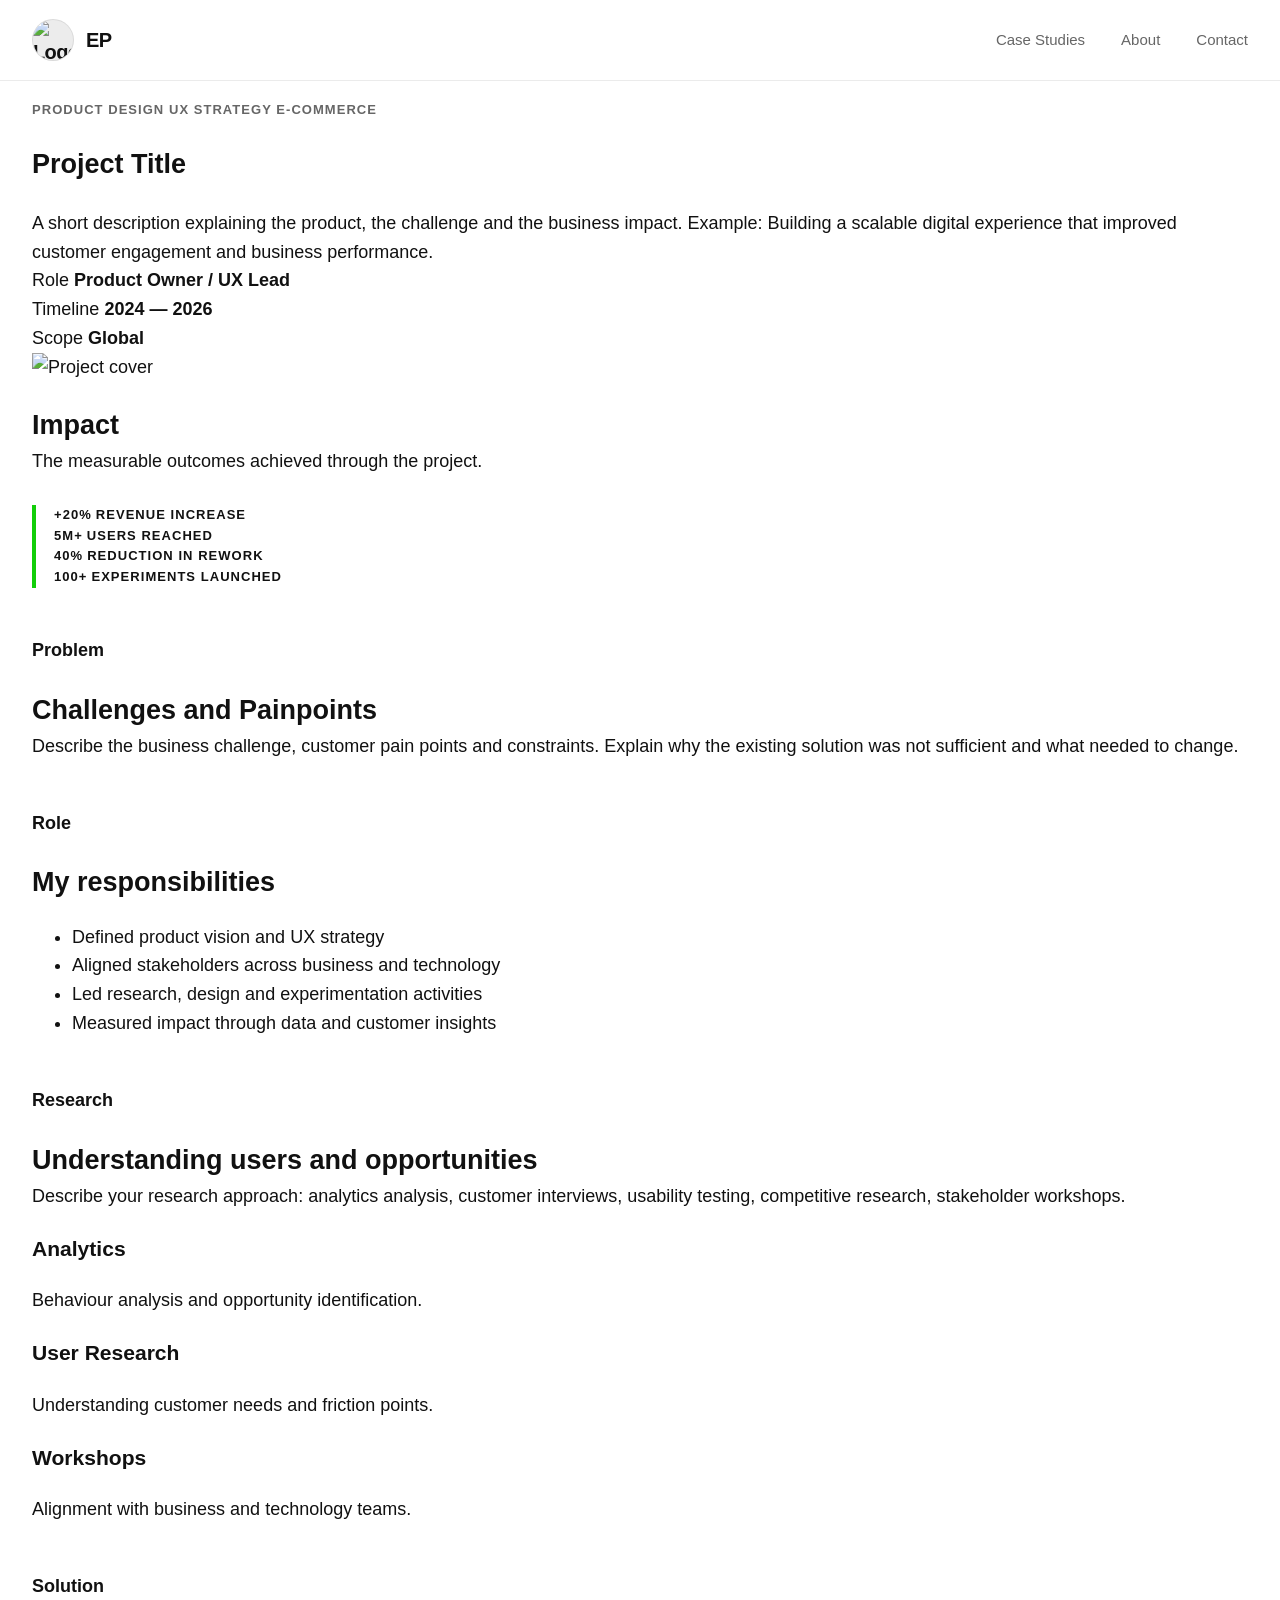
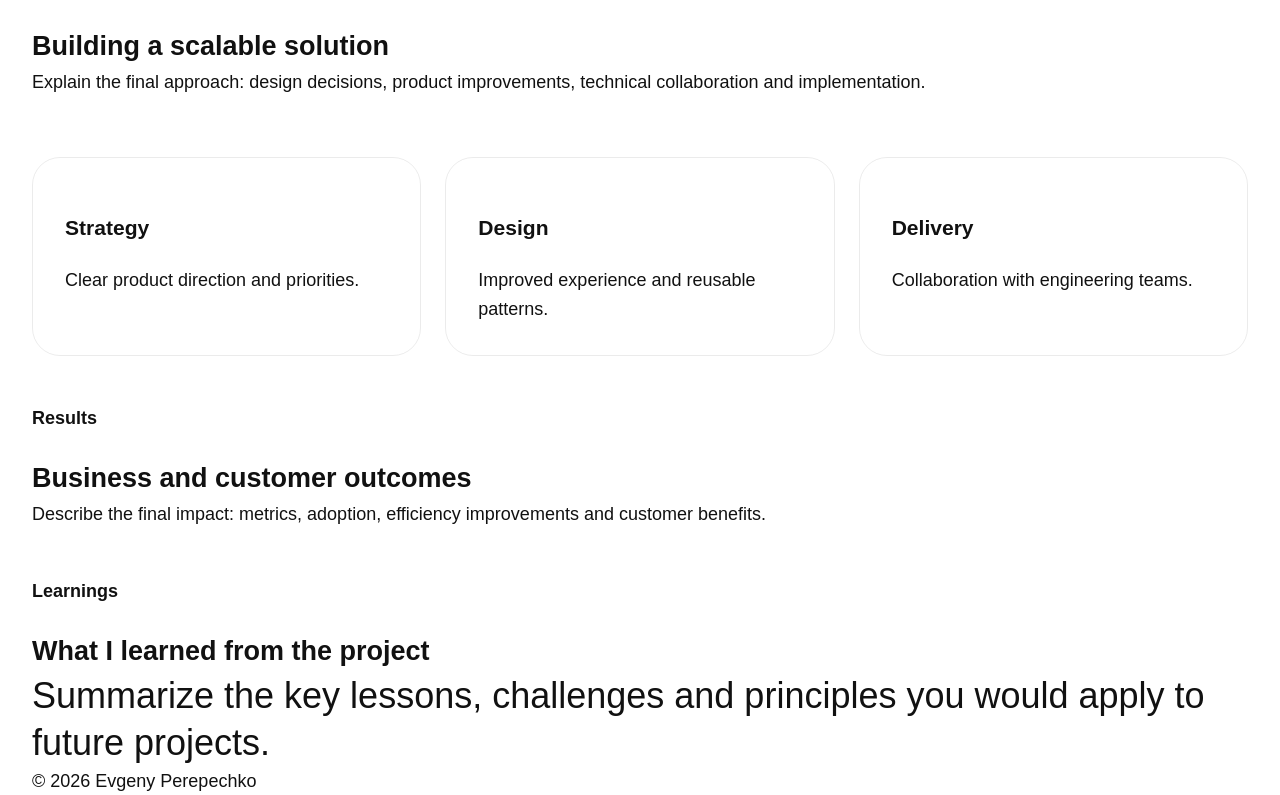
==== case-study-template.html @ 8d5f749f "Add files via upload" ====
<!DOCTYPE html>
<html lang="en">
  <head>
    <meta charset="UTF-8">
    <meta name="viewport" content="width=device-width, initial-scale=1.0">
    <title>Project Title — Case Study</title>
    <link rel="stylesheet" href="style.css">
    <style>.case-hero {
    padding-top: 100px;
}</style>
  </head>
  <body>
    <header class="site-header">
      <div class="container header-inner">
        <a href="/" class="logo">
          <div class="logo-avatar">
            <img src="assets/images/avatar.png" alt="Logo">
          </div>
          <span class="logo-text">EP</span>
        </a>
        <nav class="navigation">
          <a href="index.html#work"> Case Studies </a>
          <a href="index.html#about">About </a>
          <a href="index.html#contact"> Contact </a>
        </nav>
      </div>
    </header>
    <main>
      <!-- ========================= HERO ========================= -->
      <section class="case-hero section">
        <div class="container">
          <div class="case-tags project-category">
            <span>Product Design</span>
            <span>UX Strategy</span>
            <span>E-commerce</span>
          </div>
          <h1 class="case-title">Project Title</h1>
          <p class="case-intro"> A short description explaining the product, the challenge and the business impact. Example: Building a scalable digital experience that improved customer engagement and business performance. </p>
          <div class="case-meta">

            <div>
              <span>Role</span>
              <strong>Product Owner / UX Lead</strong>
            </div>
            
              <span>Timeline</span>
              <strong>2024 — 2026</strong>
            </div>
            <div>

              <span>Scope</span>
              <strong>Global</strong>
            </div>
          </div>
        </div>
      </section>
      <!-- ========================= COVER IMAGE ========================= -->
      <section class="container">
        <div class="case-cover">
          <img src="assets/images/project-cover.jpg" alt="Project cover">
        </div>
      </section>
      <!-- ========================= IMPACT ========================= -->
      <section class="section case-section">
        <div class="container">
          <h2>Impact</h2>
          <p class="section-intro"> The measurable outcomes achieved through the project. </p><br>
          <div class="impact-grid">
            <div class="project-result">
              <strong> +20% </strong>
              <span> Revenue increase </span>
            </div>
            <div class="project-result">
              <strong> 5M+ </strong>
              <span> Users reached </span>
            </div>
            <div class="project-result">
              <strong> 40% </strong>
              <span> Reduction in rework </span>
            </div>
            <div class="project-result">
              <strong> 100+ </strong>
              <span> Experiments launched </span>
            </div>
          </div>
        </div>
      </section>

      <!-- ========================= PROBLEM ========================= -->
      <section class="section">
        <div class="container case-block">
          <h4 class="eyebrow-case">Problem</h4>
          <h2>Challenges and Painpoints</h2>
          <p> Describe the business challenge, customer pain points and constraints. Explain why the existing solution was not sufficient and what needed to change. </p>
        </div>
      </section>

      <!-- ========================= ROLE ========================= -->
      <section class="section section-muted">
        <div class="container case-block">
          <h4 class="eyebrow-case"> Role </h4>
          <h2> My responsibilities </h2>
          <ul class="case-list">
            <li> Defined product vision and UX strategy </li>
            <li> Aligned stakeholders across business and technology </li>
            <li> Led research, design and experimentation activities </li>
            <li> Measured impact through data and customer insights </li>
          </ul>
        </div>
      </section>

      <!-- ========================= RESEARCH ========================= -->
      <section class="section">
        <div class="container case-block">
          <h4 class="eyebrow-case"> Research </h4>
          <h2> Understanding users and opportunities </h2>
          <p> Describe your research approach: analytics analysis, customer interviews, usability testing, competitive research, stakeholder workshops. </p>
          <div class="research-grid">
            <div class="research-card">
              <h3> Analytics </h3>
              <p> Behaviour analysis and opportunity identification. </p>
            </div>
            <div class="research-card">
              <h3> User Research </h3>
              <p> Understanding customer needs and friction points. </p>
            </div>
            <div class="research-card">
              <h3> Workshops </h3>
              <p> Alignment with business and technology teams. </p>
            </div>
          </div>
        </div>
      </section>
      <!-- =========================
SOLUTION
========================= -->
      <section class="section section-dark">
        <div class="container case-block">
          <h4 class="eyebrow-case"> Solution </h4>
          <h2> Building a scalable solution </h2>
          <p> Explain the final approach: design decisions, product improvements, technical collaboration and implementation. </p>
          <div class="solution-grid">
            <div class="solution-card">
              <h3> Strategy </h3>
              <p> Clear product direction and priorities. </p>
            </div>
            <div class="solution-card">
              <h3> Design </h3>
              <p> Improved experience and reusable patterns. </p>
            </div>
            <div class="solution-card">
              <h3> Delivery </h3>
              <p> Collaboration with engineering teams. </p>
            </div>
          </div>
        </div>
      </section>
      <!-- =========================
RESULTS
========================= -->
      <section class="section">
        <div class="container case-block">
          <h4 class="eyebrow-case"> Results </p>
          <h2> Business and customer outcomes </h2>
          <p> Describe the final impact: metrics, adoption, efficiency improvements and customer benefits. </p>
        </div>
      </section>
      <!-- =========================
LEARNINGS
========================= -->
      <section class="section">
        <div class="container case-block">
          <h4 class="eyebrow-case"> Learnings </p>
          <h2> What I learned from the project </h2>
          <p class="large-text"> Summarize the key lessons, challenges and principles you would apply to future projects. </p>
        </div>
      </section>
    </main>
    <footer class="footer">
      <div class="container">
        <p> © 2026 Evgeny Perepechko </p>
      </div>
    </footer>
    <script src="script.js"></script>
  </body>
</html>
---- style.css ----
/* =====================================DESIGN SYSTEM===================================== */
:root {
    --background: #ffffff;
    --surface: #f7f7f5;
    --surface-dark: #111111;
    --text: #111111;
    --text-secondary: #666666;
    --border: rgba(0,0,0,.08);
    --radius-sm: 14px;
    --radius-md: 24px;
    --radius-lg: 36px;
    --container: 1240px;
    --transition:cubic-bezier(.22,1,.36,1);
}

* {
    box-sizing:border-box;
}

html {
    scroll-behavior:smooth;
}

body {
    margin:0;
    background:var(--background);
    color:var(--text);
    font-family:Inter,-apple-system,BlinkMacSystemFont,"SF Pro Display","Segoe UI",sans-serif;
    font-size:18px;
    line-height:1.6;
    -webkit-font-smoothing:antialiased;
}

h2 {
    margin-bottom: 0;
}

p {
    margin: 0;
}

img {
    max-width:100%;
    display:block;
}

a {
    color:inherit;
    text-decoration:none;
}

.container {
    width:min(calc(100% - 64px),var(--container));
    margin:auto;
}


/* =====================================HEADER===================================== */

.site-header {
    position:fixed;
    top:0;
    left:0;
    right:0;
    z-index:100;
    backdrop-filter:blur(20px);
    background:rgba(255,255,255,.75);
    border-bottom:1px solid var(--border);
}
.header-inner {
    /*height:80px;
    display:flex;
    align-items:center;
    justify-content:space-between;*/

    height: 80px;
    display: flex;
    align-items: center;
    justify-content: space-between;
    gap: 2rem;
}



/* =============== LOGO =============== */

.logo{
    display:flex;
    align-items:center;
    gap:12px;
    font-weight:700;
    font-size:20px;
    letter-spacing:-0.03em;
}
.logo-avatar{
    width:42px;
    height:42px;
    border-radius:50%;
    overflow:hidden;
    flex-shrink:0;
    background:#ececec;
    border:1px solid var(--border);

}
.logo-avatar img{
    width:100%;
    height:100%;
    object-fit:cover;
    display:block;
}
.logo-text{
    line-height:1;
}
.navigation {
    display:flex;
    gap:36px;
}
.navigation a {
    color:var(--text-secondary);
    font-size:15px;
}
.eyebrow {
    margin-top: 7rem;
}

.eyebrow-case {
    margin-top: 3rem;
}

/* ========= HERO =========== */
/* ============ Hero Actions ================ */

.hero h1 {
    font-size: 2em;
    line-height: 1.27;
    font-weight: normal;
}

.hero-actions {
    display: flex;
    align-items: center;
    gap: 16px;
    margin-top: 2.5rem;
    flex-wrap: wrap;
}

.button {
    display: inline-flex;
    align-items: center;
    justify-content: center;
    padding: 0.5rem 1rem;
    border-radius: 999px;
    font-size: 16px;
    font-weight: 600;
    letter-spacing: -0.02em;
    text-decoration: none;
    transition:
        background-color .25s ease,
        color .25s ease,
        border-color .25s ease,
        transform .25s ease,
        box-shadow .25s ease;
}


/* Primary */
.button-primary {
    background: #000;
    color: #fff;
    border: 1px solid #000;
}


/* Secondary */

.button-secondary {
    background: #4361ee;
    color: #fff;
    border: 1px solid var(--border);
}

/* ========================= PROJECT CARDS ========================= */

.project-card {
   /* margin-bottom: 2rem;*/

    display: flex;
    flex-direction: column;
    gap: 8px;

}
.project-category {
    color: grey;
}

/* ========================= PROJECT CONTENT ========================= */

.project-content{
    display:flex;
    flex-direction:column;
    justify-content:center;
    padding:1.5rem 0;
    gap:16px;
}

.project-category{
    /*margin:0;*/
    font-size:13px;
    font-weight:600;
    letter-spacing:.08em;
    text-transform:uppercase;
    color:var(--text-secondary);
}

.project-content h3{
    margin:0;
    font-size:1.25em;
    line-height:1.1;
    letter-spacing:-.04em;
}

.project-text{
    margin:0;
    font-size:17px;
    line-height:1.6;
    color:var(--text-secondary);
}

.project-result{
    display:flex;
    /*flex-direction:column;*/
    gap:4px;
    padding-left:18px;
    /*margin-top:16px;*/
    border-left:4px solid #12ce09;

    font-size: 13px;
    font-weight: 600;
    letter-spacing: .08em;
    text-transform: uppercase;
}

.project-link{
    display:inline-flex;
    align-items:center;
    gap:8px;
    width:max-content;
    padding:6px 18px;
    border:1px solid var(--border);
    border-radius:999px;
    background:#fff;
    font-size:15px;
    font-weight:600;
    transition:
        background .25s ease,
        border-color .25s ease,
        transform .25s ease;
        }

.project-link::after{
    content:"→";
}

/*
.project-link:hover{
    background:#f7f7f7;
    border-color:#d8d8d8;
    transform:translateY(-2px);
}*/

/* ========================= EXPERIENCE HIGHLIGHTS ========================= */

.metrics-grid{
    display:flex;
    flex-wrap:wrap;
    gap:24px;
    margin-top:40px;
}

.metric-card{
    flex:1 1 240px;
    min-width:220px;

    padding:32px;

    border:1px solid var(--border);
    border-radius:24px;

    background:#fff;

    transition:
        transform .25s ease,
        box-shadow .25s ease,
        border-color .25s ease;
}

.metric-card:hover{
    transform:translateY(-4px);
    box-shadow:0 16px 40px rgba(0,0,0,.08);
}

.metric-card strong{
    display:block;
    margin-bottom:12px;

    font-size:48px;
    font-weight:700;
    line-height:1;
    letter-spacing:-0.05em;

    color:var(--text);
}

.metric-card span{
    display:block;

    font-size:16px;
    line-height:1.5;

    color:var(--text-secondary);
}

/* =================== CASE STUDY =================== */

.overview-grid {
	display: grid;
	grid-template-columns: repeat(3, 1fr);
	gap: 30px
}

.case-image {
	height: 700px;
	border-radius: 36px;
	background: #f3f3f1;
	display: flex;
	align-items: center;
	justify-content: center;
	font-size: 40px;
	font-weight: 700;
	letter-spacing: -.05em
}

.case-content {
	max-width: 850px
}

.case-content p {
	font-size: 24px;
	color: #555
}

.process-grid {
	display: grid;
	grid-template-columns: repeat(3, 1fr);
	gap: 30px
}

.process-item {
	padding: 32px;
	background: rgba(255, 255, 255, .06);
	border-radius: 24px
}

.process-item span {
	font-size: 14px;
	color: #aaa
}

.process-item h3 {
	font-size: 30px
}

.solution-grid {
	display: grid;
	grid-template-columns: repeat(3, 1fr);
	gap: 24px;
	margin-top: 60px
}

.solution-card {
	padding: 32px;
	border: 1px solid var(--border);
	border-radius: 28px
}

.large-text {
	font-size: 36px !important;
	line-height: 1.3
}

@media(max-width:900px) {

	.overview-grid,
	.process-grid,
	.solution-grid {
		grid-template-columns: 1fr
	}
}
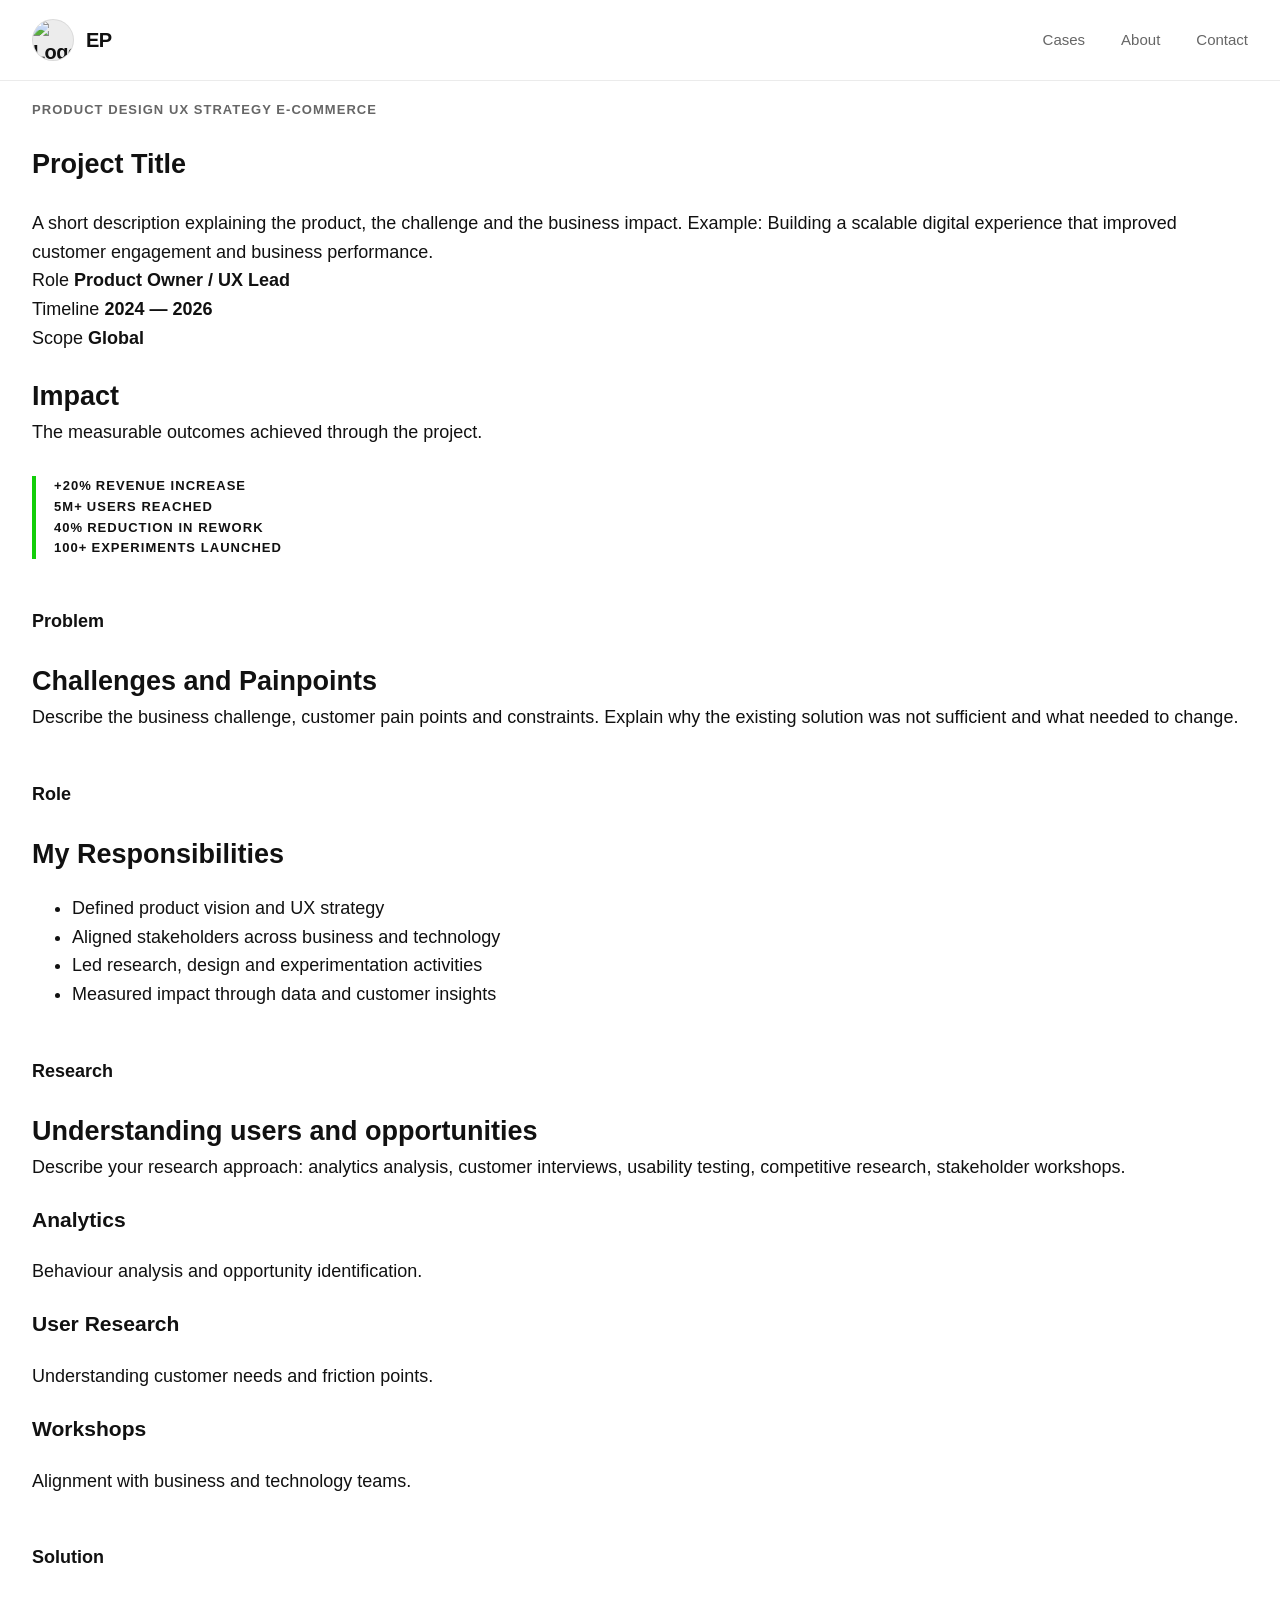
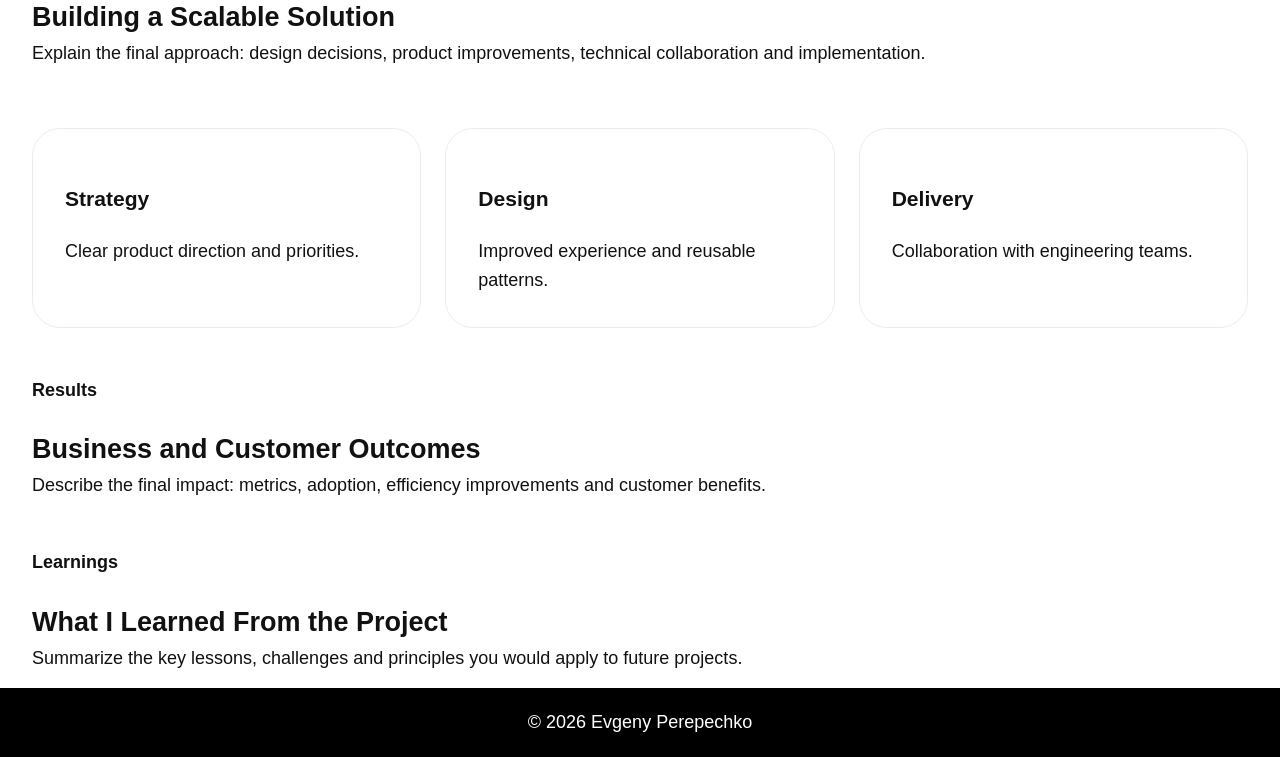
==== commit c20423af: "Update case-study-template.html" ====
--- a/case-study-template.html
+++ b/case-study-template.html
@@ -19,9 +19,9 @@
           <span class="logo-text">EP</span>
         </a>
         <nav class="navigation">
-          <a href="index.html#work"> Case Studies </a>
-          <a href="index.html#about">About </a>
-          <a href="index.html#contact"> Contact </a>
+          <a href="index.html#work">Cases</a>
+          <a href="index.html#about">About</a>
+          <a href="index.html#contact">Contact</a>
         </nav>
       </div>
     </header>
@@ -35,36 +35,40 @@
             <span>E-commerce</span>
           </div>
           <h1 class="case-title">Project Title</h1>
-          <p class="case-intro"> A short description explaining the product, the challenge and the business impact. Example: Building a scalable digital experience that improved customer engagement and business performance. </p>
+          <p class="case-intro">A short description explaining the product, the challenge and the business impact. Example: Building a scalable digital experience that improved customer engagement and business performance. </p>
+          
           <div class="case-meta">
 
-            <div>
-              <span>Role</span>
-              <strong>Product Owner / UX Lead</strong>
+            <div class="meta-card">
+                <span>Role</span>
+                <strong>Product Owner / UX Lead</strong>
             </div>
-            
-              <span>Timeline</span>
-              <strong>2024 — 2026</strong>
+
+            <div class="meta-card">
+                <span>Timeline</span>
+                <strong>2024 — 2026</strong>
             </div>
-            <div>
 
-              <span>Scope</span>
-              <strong>Global</strong>
+            <div class="meta-card">
+                <span>Scope</span>
+                <strong>Global</strong>
             </div>
-          </div>
+            </div>
+        
         </div>
       </section>
-      <!-- ========================= COVER IMAGE ========================= -->
+      <!-- ========================= COVER IMAGE ========================= 
       <section class="container">
         <div class="case-cover">
           <img src="assets/images/project-cover.jpg" alt="Project cover">
         </div>
-      </section>
+      </section> -->
+
       <!-- ========================= IMPACT ========================= -->
       <section class="section case-section">
         <div class="container">
           <h2>Impact</h2>
-          <p class="section-intro"> The measurable outcomes achieved through the project. </p><br>
+          <p class="section-intro">The measurable outcomes achieved through the project.</p><br>
           <div class="impact-grid">
             <div class="project-result">
               <strong> +20% </strong>
@@ -99,7 +103,7 @@
       <section class="section section-muted">
         <div class="container case-block">
           <h4 class="eyebrow-case"> Role </h4>
-          <h2> My responsibilities </h2>
+          <h2> My Responsibilities </h2>
           <ul class="case-list">
             <li> Defined product vision and UX strategy </li>
             <li> Aligned stakeholders across business and technology </li>
@@ -112,7 +116,7 @@
       <!-- ========================= RESEARCH ========================= -->
       <section class="section">
         <div class="container case-block">
-          <h4 class="eyebrow-case"> Research </h4>
+          <h4 class="eyebrow-case">Research</h4>
           <h2> Understanding users and opportunities </h2>
           <p> Describe your research approach: analytics analysis, customer interviews, usability testing, competitive research, stakeholder workshops. </p>
           <div class="research-grid">
@@ -131,56 +135,51 @@
           </div>
         </div>
       </section>
-      <!-- =========================
-SOLUTION
-========================= -->
+      <!-- ========================= SOLUTION ========================= -->
       <section class="section section-dark">
         <div class="container case-block">
-          <h4 class="eyebrow-case"> Solution </h4>
-          <h2> Building a scalable solution </h2>
-          <p> Explain the final approach: design decisions, product improvements, technical collaboration and implementation. </p>
+          <h4 class="eyebrow-case">Solution</h4>
+          <h2>Building a Scalable Solution</h2>
+          <p>Explain the final approach: design decisions, product improvements, technical collaboration and implementation.</p>
           <div class="solution-grid">
             <div class="solution-card">
-              <h3> Strategy </h3>
-              <p> Clear product direction and priorities. </p>
+              <h3>Strategy </h3>
+              <p>Clear product direction and priorities.</p>
             </div>
             <div class="solution-card">
-              <h3> Design </h3>
-              <p> Improved experience and reusable patterns. </p>
+                <h3>Design </h3>
+              <p>Improved experience and reusable patterns.</p>
             </div>
             <div class="solution-card">
-              <h3> Delivery </h3>
-              <p> Collaboration with engineering teams. </p>
+              <h3>Delivery</h3>
+              <p>Collaboration with engineering teams.</p>
             </div>
           </div>
         </div>
       </section>
-      <!-- =========================
-RESULTS
-========================= -->
+      <!-- ========================= RESULTS ========================= -->
       <section class="section">
         <div class="container case-block">
-          <h4 class="eyebrow-case"> Results </p>
-          <h2> Business and customer outcomes </h2>
-          <p> Describe the final impact: metrics, adoption, efficiency improvements and customer benefits. </p>
+          <h4 class="eyebrow-case">Results</h4>
+          <h2>Business and Customer Outcomes</h2>
+          <p>Describe the final impact: metrics, adoption, efficiency improvements and customer benefits.</p>
         </div>
       </section>
-      <!-- =========================
-LEARNINGS
-========================= -->
+      <!-- ========================= LEARNINGS ========================= -->
       <section class="section">
         <div class="container case-block">
-          <h4 class="eyebrow-case"> Learnings </p>
-          <h2> What I learned from the project </h2>
-          <p class="large-text"> Summarize the key lessons, challenges and principles you would apply to future projects. </p>
+          <h4 class="eyebrow-case"> Learnings</h4>
+          <h2>What I Learned From the Project</h2>
+          <p>Summarize the key lessons, challenges and principles you would apply to future projects.</p>
         </div>
       </section>
     </main>
-    <footer class="footer">
-      <div class="container">
-        <p> © 2026 Evgeny Perepechko </p>
-      </div>
-    </footer>
+   <!-- ========================= FOOTER ========================= -->
+  <footer class="footer" style="background: black; color: white; text-align: center;">
+    <div class="container" style="padding: 20px; margin-top: 15px;">
+      <p>© 2026 Evgeny Perepechko</p>
+    </div>
+  </footer>
     <script src="script.js"></script>
   </body>
-</html>+</html>
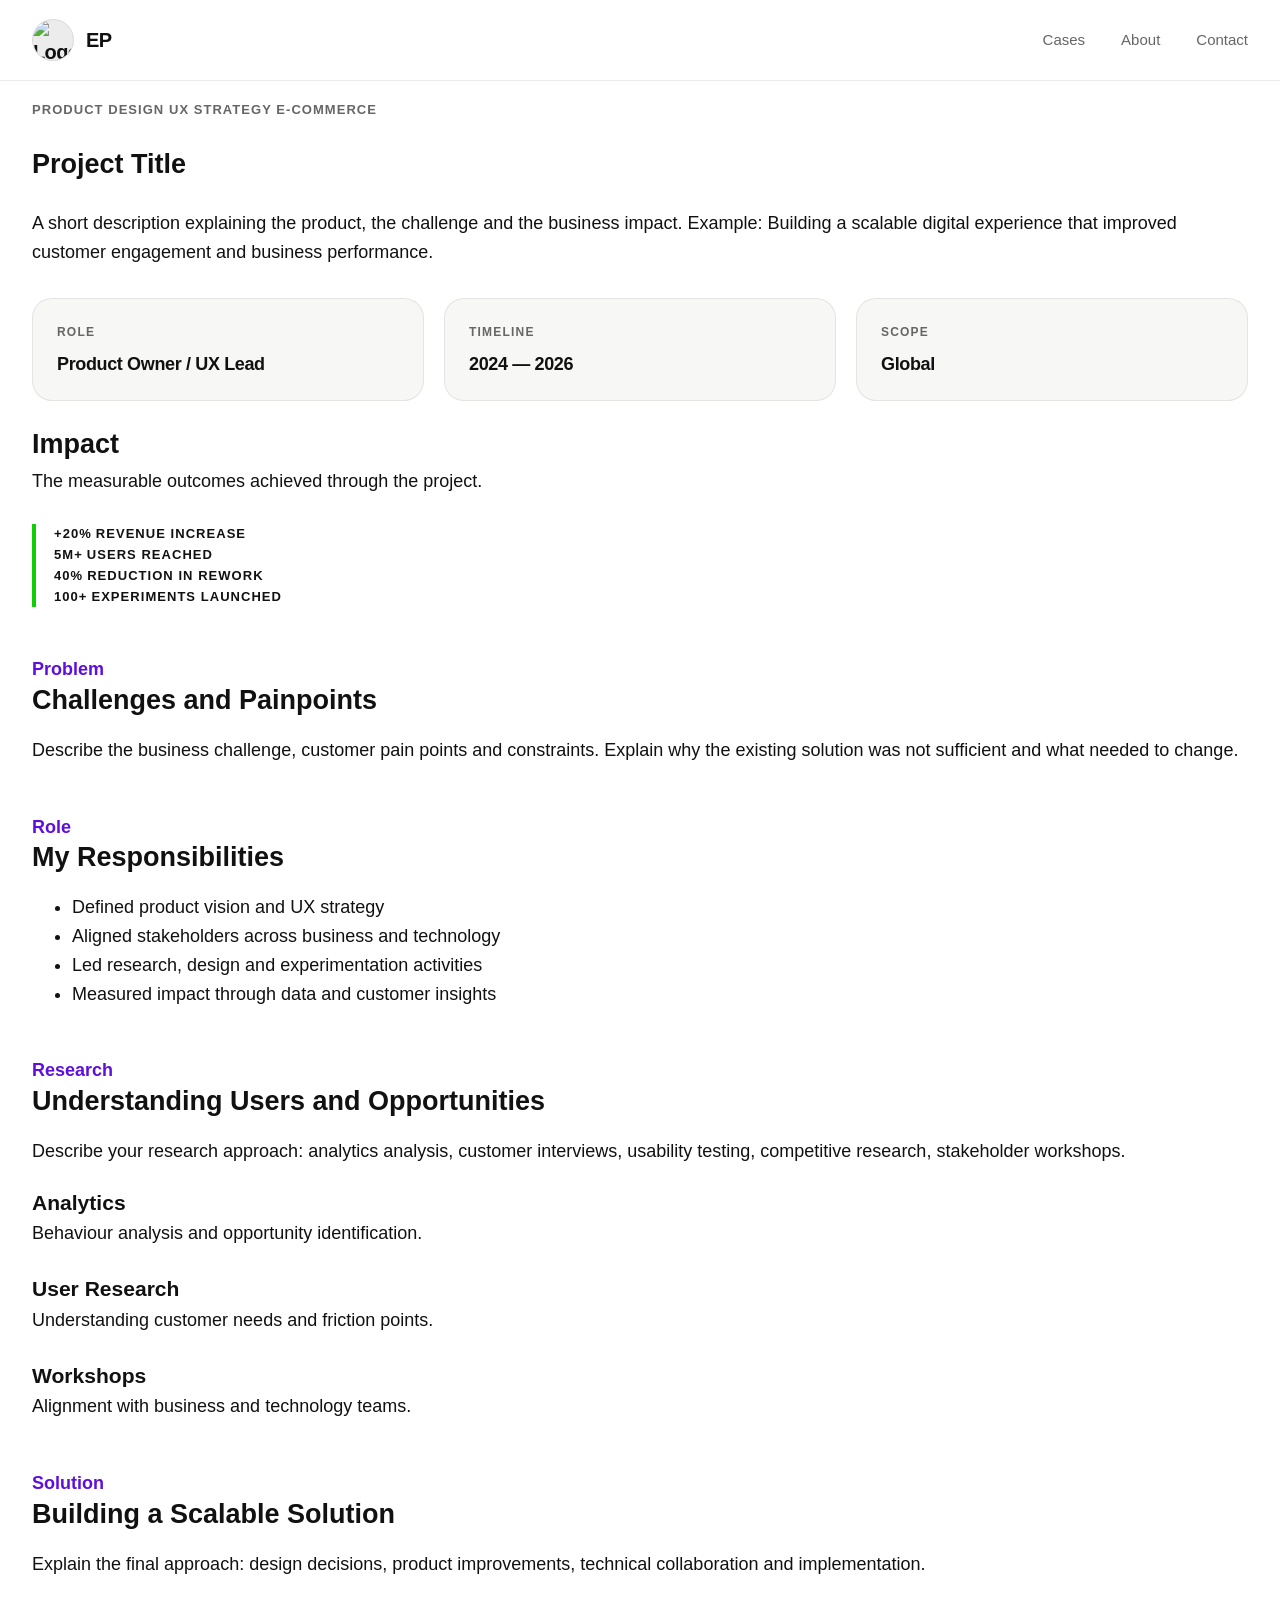
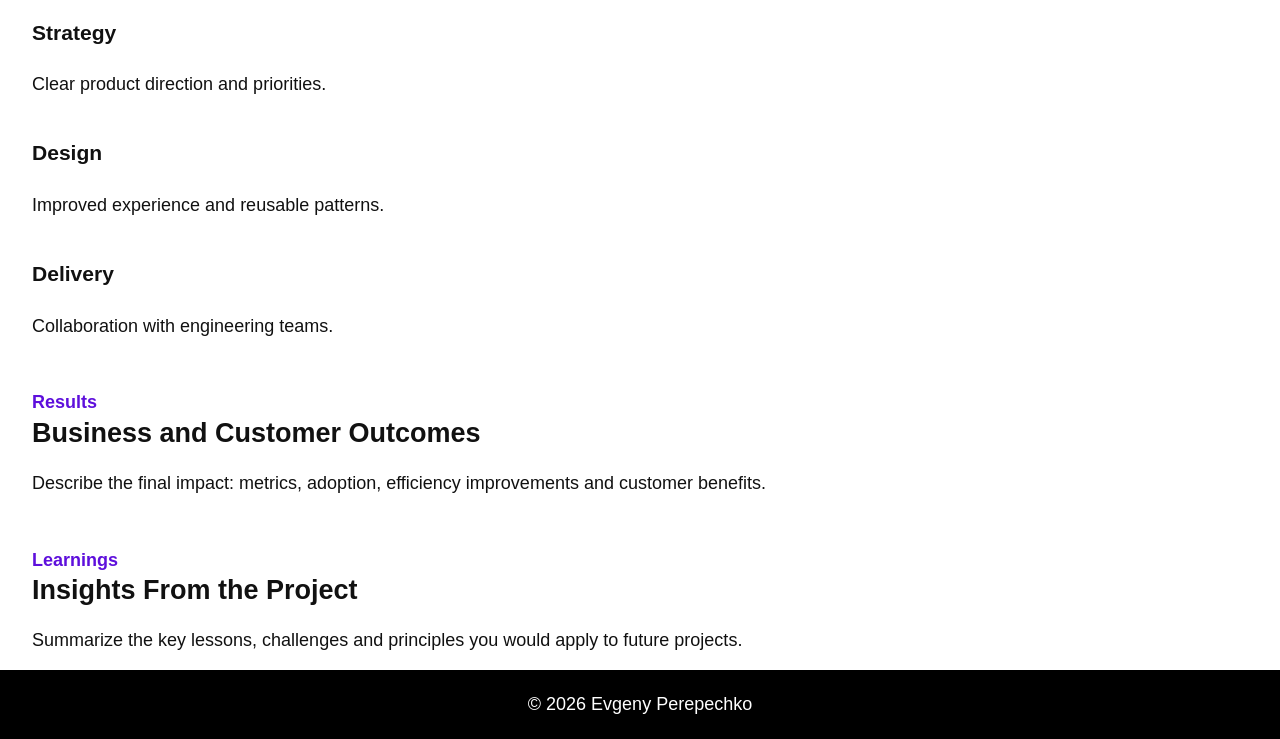
==== commit 2dd9fda0: "Update case-study-template.html" ====
--- a/case-study-template.html
+++ b/case-study-template.html
@@ -117,7 +117,7 @@
       <section class="section">
         <div class="container case-block">
           <h4 class="eyebrow-case">Research</h4>
-          <h2> Understanding users and opportunities </h2>
+          <h2> Understanding Users and Opportunities </h2>
           <p> Describe your research approach: analytics analysis, customer interviews, usability testing, competitive research, stakeholder workshops. </p>
           <div class="research-grid">
             <div class="research-card">
@@ -169,7 +169,7 @@
       <section class="section">
         <div class="container case-block">
           <h4 class="eyebrow-case"> Learnings</h4>
-          <h2>What I Learned From the Project</h2>
+          <h2>Insights From the Project</h2>
           <p>Summarize the key lessons, challenges and principles you would apply to future projects.</p>
         </div>
       </section>
--- a/style.css
+++ b/style.css
@@ -123,9 +123,6 @@
     margin-top: 7rem;
 }
 
-.eyebrow-case {
-    margin-top: 3rem;
-}
 
 /* ========= HERO =========== */
 /* ============ Hero Actions ================ */
@@ -328,6 +325,67 @@
 	gap: 30px
 }
 
+
+/* ========================= CASE META CARDS ========================= */
+
+.case-meta{
+    display:flex;
+    flex-wrap:wrap;
+    gap:20px;
+    padding-top:32px;
+    /*border-top:1px solid var(--border);*/
+}
+
+
+.meta-card{
+    flex:1 1 220px;
+
+    display:flex;
+    flex-direction:column;
+    gap:10px;
+
+    padding:24px;
+
+    background:#f7f7f5;
+
+    border:1px solid var(--border);
+    border-radius:20px;
+
+    transition:
+        transform .25s ease,
+        box-shadow .25s ease;
+}
+
+
+.meta-card:hover{
+    transform:translateY(-3px);
+
+    box-shadow:
+        0 12px 30px rgba(0,0,0,.06);
+}
+
+
+.meta-card span{
+    font-size:12px;
+    font-weight:600;
+
+    text-transform:uppercase;
+    letter-spacing:.1em;
+
+    color:var(--text-secondary);
+}
+
+
+.meta-card strong{
+    font-size:18px;
+    font-weight:600;
+
+    line-height:1.3;
+    letter-spacing:-.02em;
+}
+
+/* ========== END of META =========== */
+
 .case-image {
 	height: 700px;
 	border-radius: 36px;
@@ -370,12 +428,23 @@
 	font-size: 30px
 }
 
+/* ========== SOLUTION GRID =========== */
+
 .solution-grid {
-	display: grid;
-	grid-template-columns: repeat(3, 1fr);
-	gap: 24px;
-	margin-top: 60px
-}
+	display: flex;
+	/* grid-template-columns: repeat(3, 1fr); */
+    flex-direction: column;
+	gap: 1rem;
+	margin-top: 1rem;
+}
+
+.solution-card p {
+    margin:0;
+}
+.solution-card p {
+    margin:0;
+}
+/*
 
 .solution-card {
 	padding: 32px;
@@ -396,3 +465,70 @@
 		grid-template-columns: 1fr
 	}
 }
+
+/* ========= Case =========== */
+
+.eyebrow-case {
+    margin-top: 3rem;
+    margin-bottom: 0;
+    color: #5e0fdc;
+}
+
+.case-block h2 {
+    margin-top: 0;
+    line-height: 1.25;
+}
+
+.case-block p {
+    margin-top: 1em;
+}
+
+/* ========================= RESEARCH GRID ========================= */
+
+.research-grid h3, .research-grid p {
+    margin:0;
+}
+
+.research-grid{
+    display:flex;
+    flex-direction: column;
+    flex-wrap:wrap;
+    gap:24px;
+    margin-top:20px;
+}
+
+/*
+.research-card{
+    flex:1 1 280px;
+    padding:32px;
+    border:1px solid var(--border);
+    border-radius:24px;
+    background:#fff;
+    transition:
+        transform .3s ease,
+        box-shadow .3s ease,
+        border-color .3s ease;
+}
+
+.research-card:hover{
+    transform:translateY(-4px);
+    box-shadow:
+        0 20px 50px rgba(0,0,0,.08);
+    border-color:rgba(0,0,0,.15);
+}
+
+.research-card h3{
+    margin:0 0 12px;
+
+    font-size:28px;
+    line-height:1.1;
+    letter-spacing:-.04em;
+}
+
+.research-card p{
+    margin:0;
+    font-size:17px;
+    line-height:1.6;
+    color:var(--text-secondary);
+}
+    */
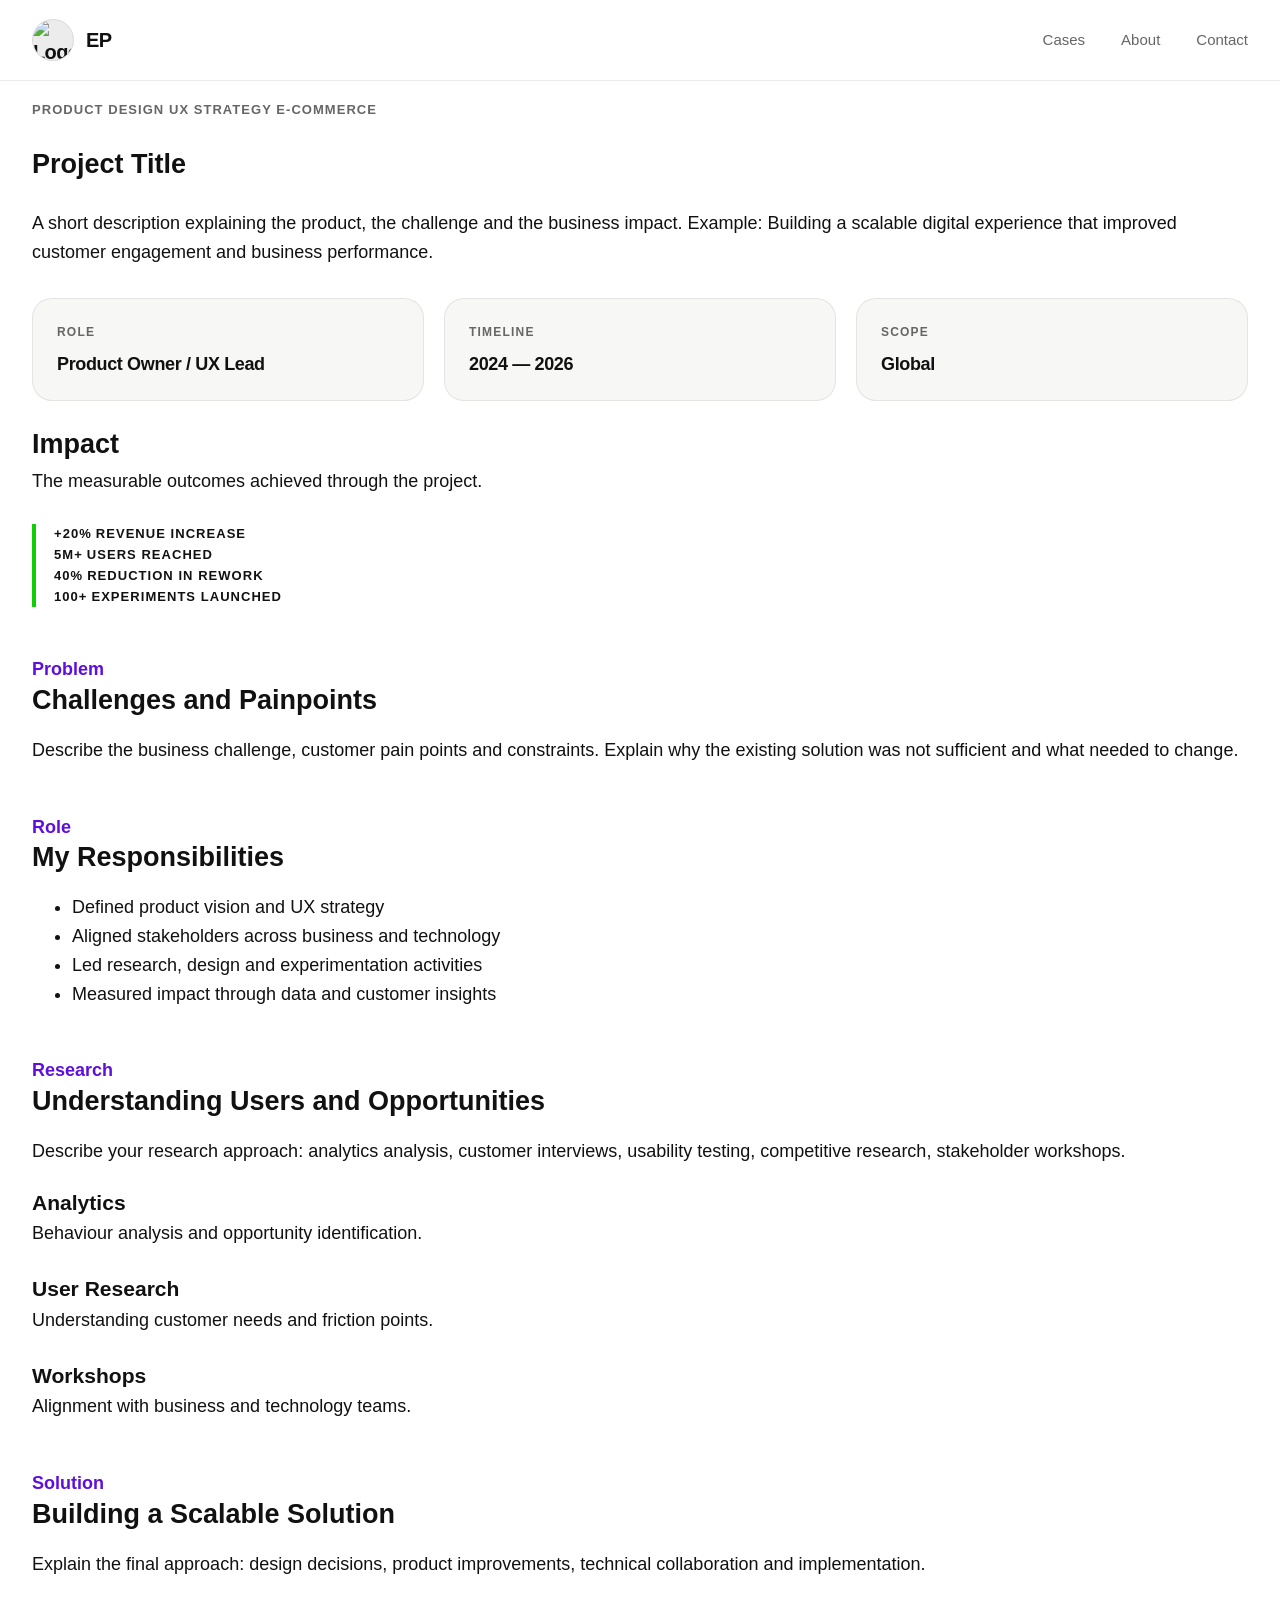
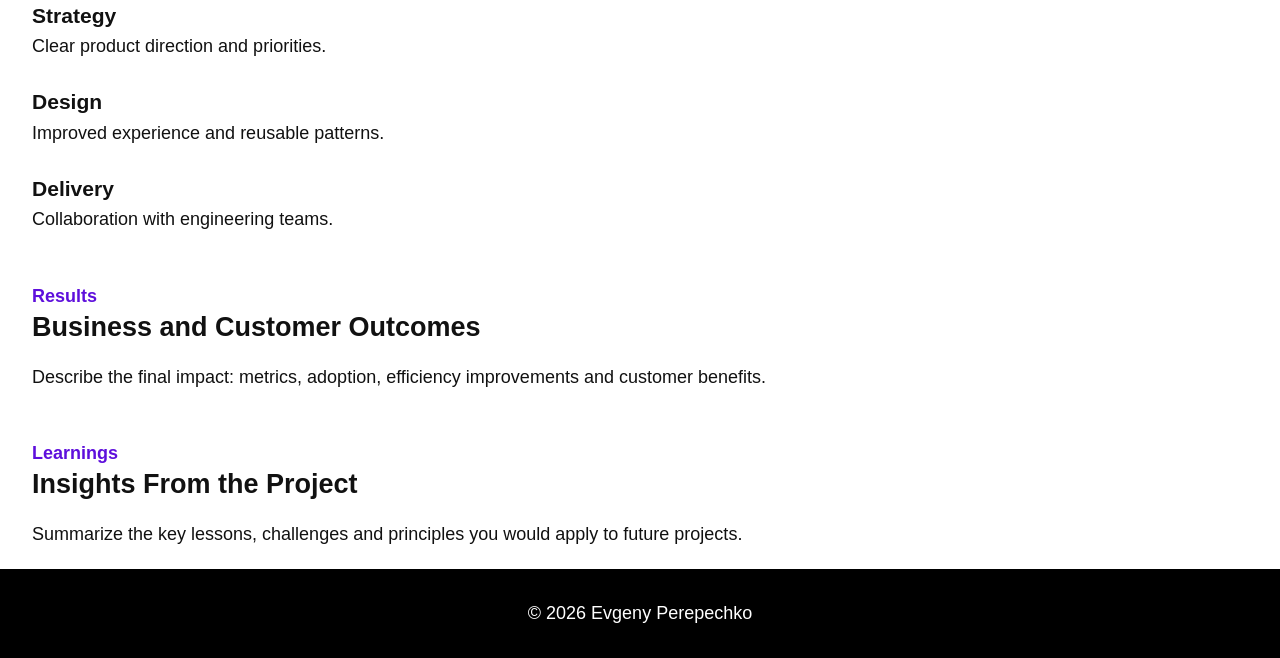
==== commit fe569837: "Update case-study-template.html" ====
--- a/case-study-template.html
+++ b/case-study-template.html
@@ -100,7 +100,7 @@
       </section>
 
       <!-- ========================= ROLE ========================= -->
-      <section class="section section-muted">
+      <section class="section">
         <div class="container case-block">
           <h4 class="eyebrow-case"> Role </h4>
           <h2> My Responsibilities </h2>
@@ -135,8 +135,9 @@
           </div>
         </div>
       </section>
+
       <!-- ========================= SOLUTION ========================= -->
-      <section class="section section-dark">
+      <section class="section">
         <div class="container case-block">
           <h4 class="eyebrow-case">Solution</h4>
           <h2>Building a Scalable Solution</h2>
@@ -157,6 +158,7 @@
           </div>
         </div>
       </section>
+
       <!-- ========================= RESULTS ========================= -->
       <section class="section">
         <div class="container case-block">
@@ -165,8 +167,9 @@
           <p>Describe the final impact: metrics, adoption, efficiency improvements and customer benefits.</p>
         </div>
       </section>
+
       <!-- ========================= LEARNINGS ========================= -->
-      <section class="section">
+      <section class="section" style="margin-bottom: 20px;">
         <div class="container case-block">
           <h4 class="eyebrow-case"> Learnings</h4>
           <h2>Insights From the Project</h2>
@@ -174,9 +177,10 @@
         </div>
       </section>
     </main>
+
    <!-- ========================= FOOTER ========================= -->
   <footer class="footer" style="background: black; color: white; text-align: center;">
-    <div class="container" style="padding: 20px; margin-top: 15px;">
+    <div class="container" style="padding: 30px; margin-top: 15px;">
       <p>© 2026 Evgeny Perepechko</p>
     </div>
   </footer>
--- a/style.css
+++ b/style.css
@@ -431,19 +431,20 @@
 /* ========== SOLUTION GRID =========== */
 
 .solution-grid {
-	display: flex;
-	/* grid-template-columns: repeat(3, 1fr); */
+	display:flex;
     flex-direction: column;
-	gap: 1rem;
-	margin-top: 1rem;
-}
-
-.solution-card p {
+    flex-wrap:wrap;
+    gap:24px;
+    margin-top:20px;
+}
+
+
+
+.solution-grid .solution-card h3, .solution-grid .solution-card p {
     margin:0;
 }
-.solution-card p {
-    margin:0;
-}
+
+
 /*
 
 .solution-card {
